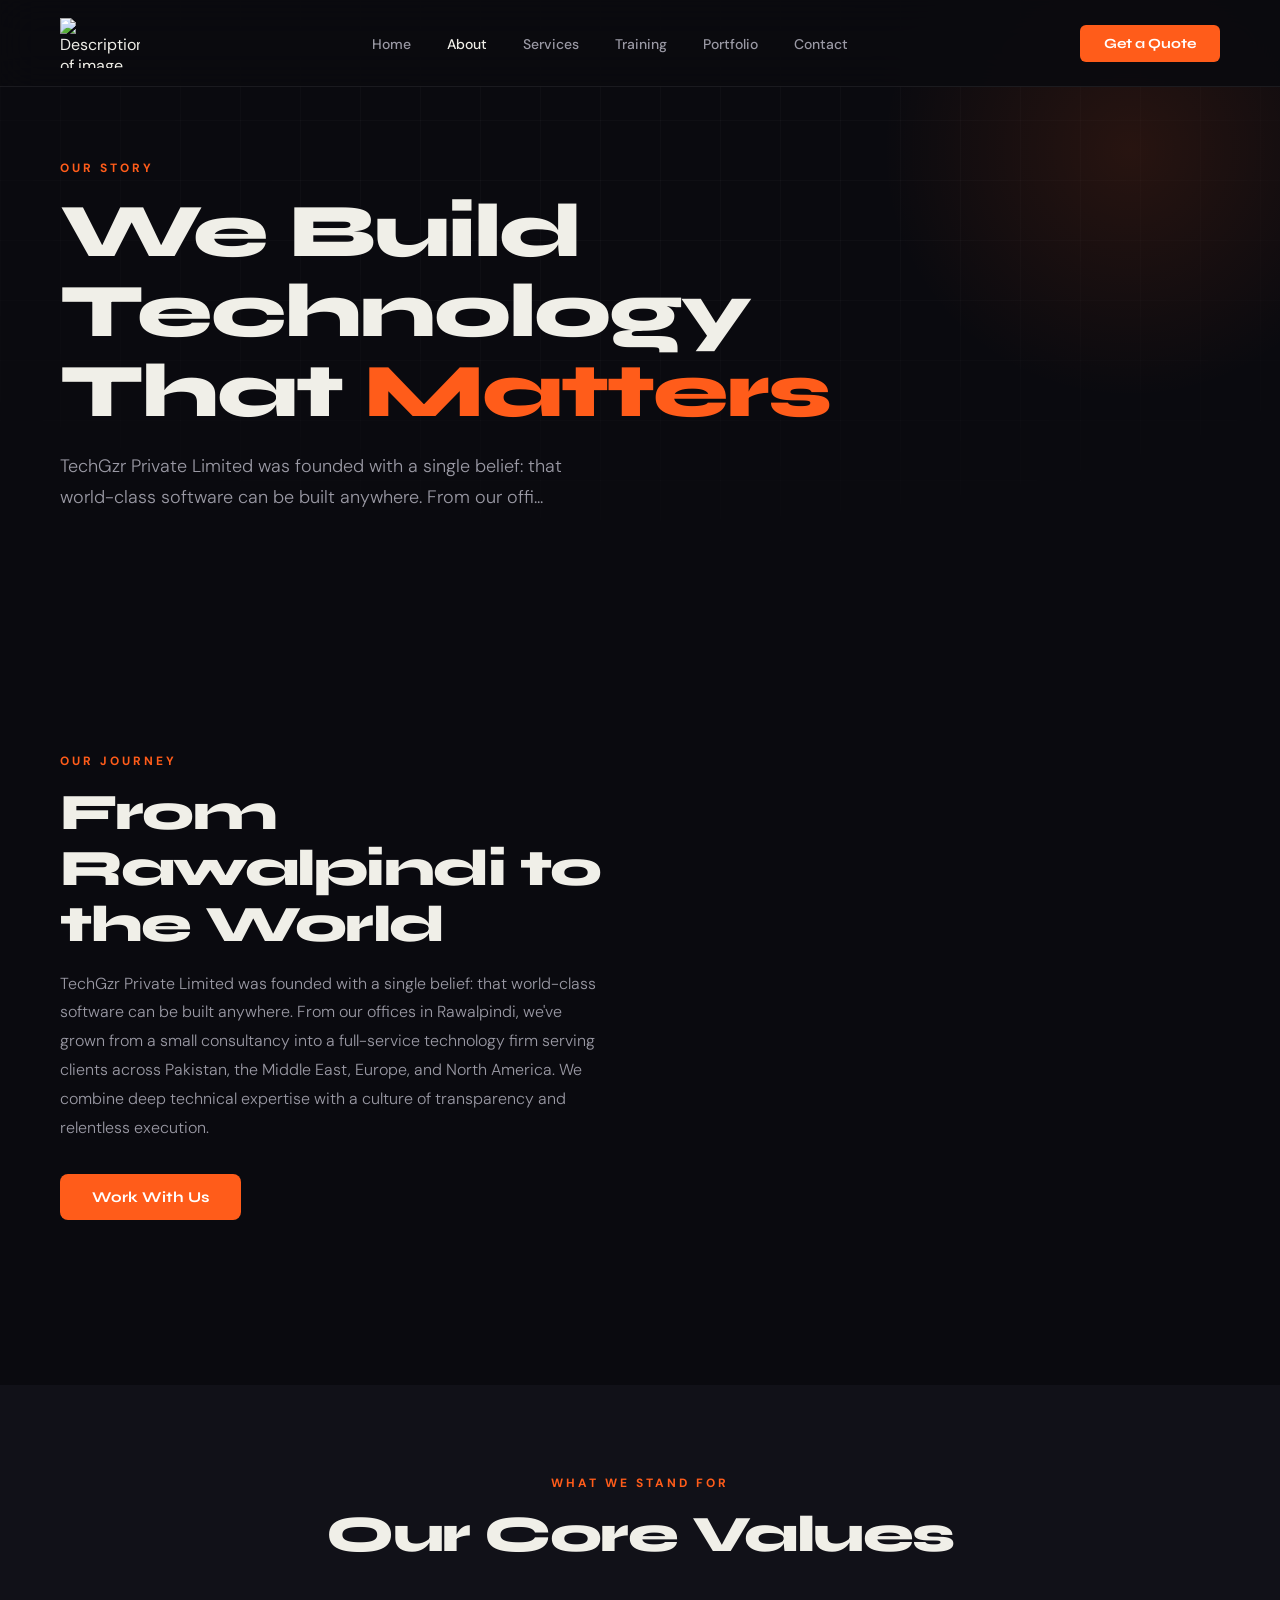
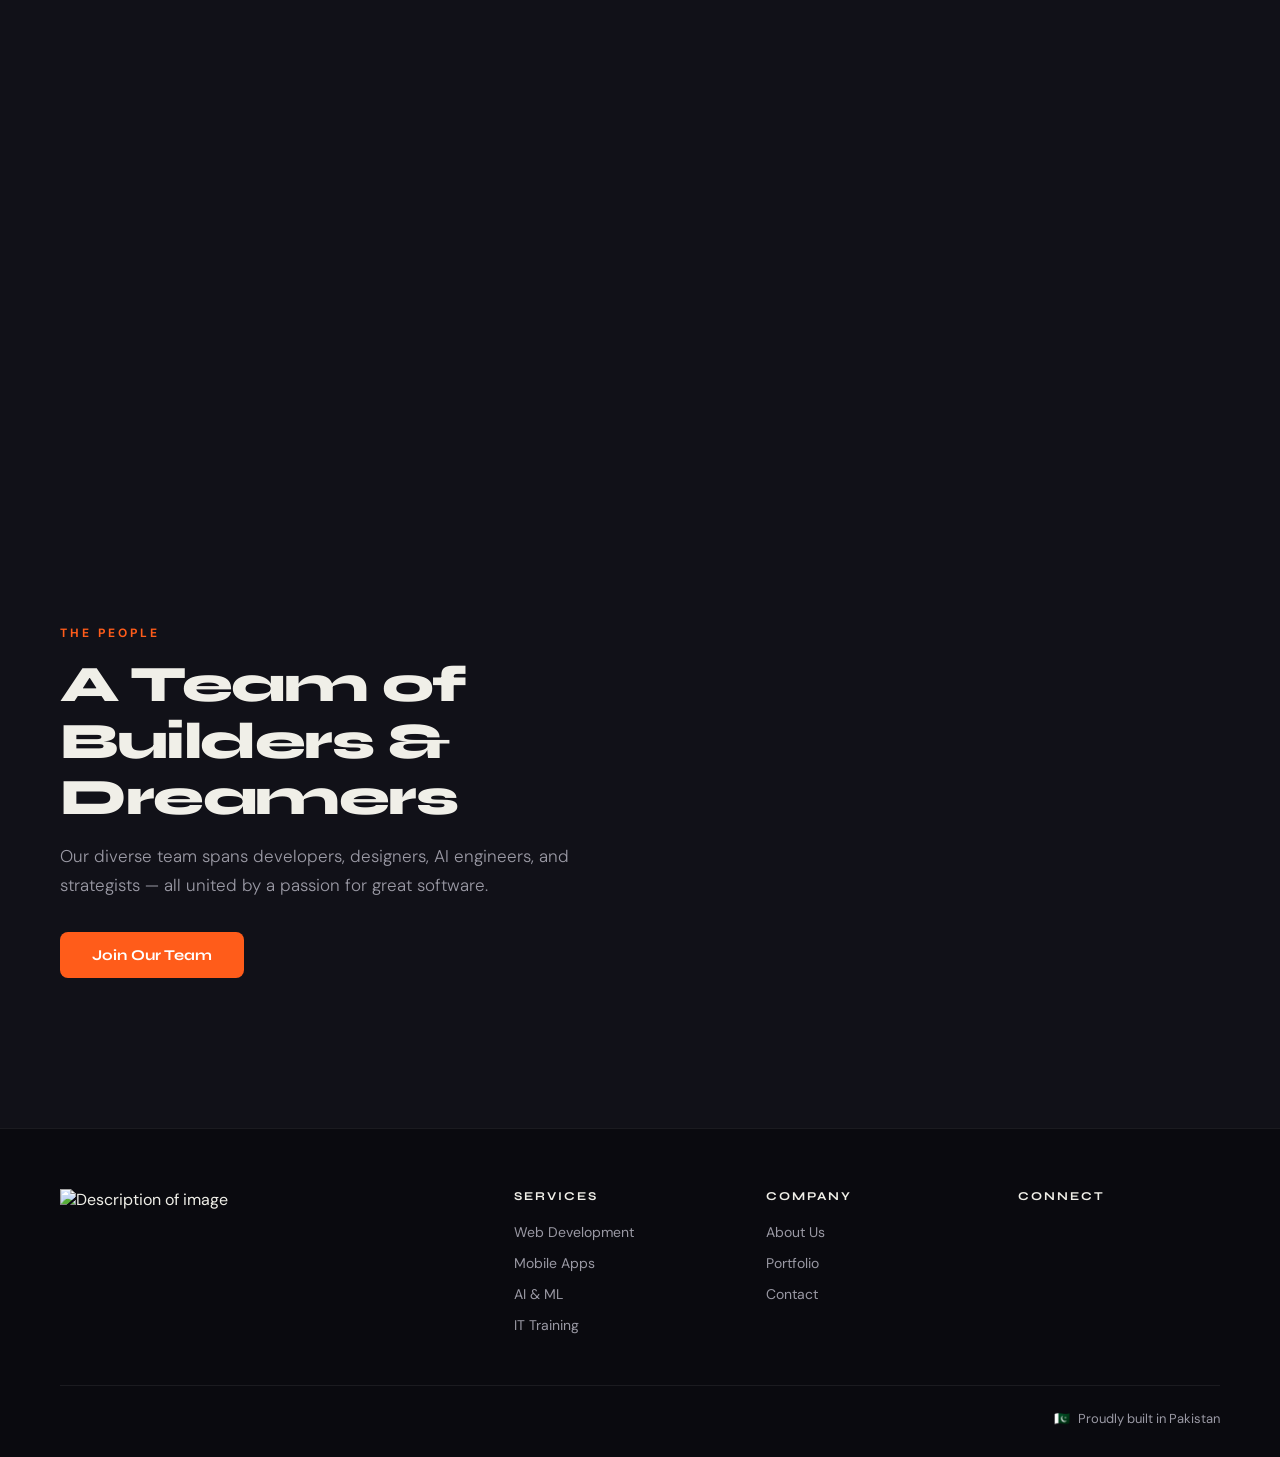
==== about.html @ 66eec736 "Add files via upload" ====
<!DOCTYPE html>
<html lang="en">
<head>
<meta charset="UTF-8"><meta name="viewport" content="width=device-width, initial-scale=1.0">
<title>About | TechGzr Private Limited</title>
<link rel="stylesheet" href="style.css">
<style>
.about-grid{display:grid;grid-template-columns:1fr 1fr;gap:70px;align-items:start;margin-top:70px;}
.about-story p{font-size:16px;color:var(--muted);line-height:1.8;margin-bottom:20px;font-weight:300;}
.mv-grid{display:grid;grid-template-columns:1fr 1fr;gap:20px;margin-top:16px;}
.mv-card{background:var(--dark3);border:1px solid var(--border);border-radius:14px;padding:28px;}
.mv-card .icon{font-size:28px;margin-bottom:14px;}
.mv-card h4{font-size:16px;font-weight:700;margin-bottom:10px;}
.mv-card p{font-size:14px;color:var(--muted);line-height:1.6;}
.values-grid{display:grid;grid-template-columns:repeat(3,1fr);gap:20px;margin-top:60px;}
.value-card{background:var(--dark3);border:1px solid var(--border);border-radius:14px;padding:28px;text-align:center;}
.value-card .v-icon{font-size:32px;margin-bottom:16px;}
.value-card h4{font-size:16px;font-weight:700;margin-bottom:10px;}
.value-card p{font-size:14px;color:var(--muted);line-height:1.6;}
.team-section{background:var(--dark2);}
.team-intro{display:grid;grid-template-columns:1fr 1fr;gap:60px;align-items:center;margin-bottom:60px;}
.team-stats{display:grid;grid-template-columns:1fr 1fr;gap:16px;}
.team-stat{background:var(--dark3);border:1px solid var(--border);border-radius:12px;padding:24px;text-align:center;}
.team-stat .num{font-family:'Syne',sans-serif;font-size:32px;font-weight:800;color:var(--orange);}
.team-stat .lbl{font-size:13px;color:var(--muted);margin-top:4px;}
.ceo-card{background:linear-gradient(135deg,rgba(255,92,26,0.1),rgba(255,214,0,0.05));border:1px solid rgba(255,92,26,0.2);border-radius:20px;padding:40px;display:flex;gap:30px;align-items:flex-start;margin-top:60px;}
.ceo-avatar{width:80px;height:80px;border-radius:50%;background:linear-gradient(135deg,var(--orange),var(--yellow));display:flex;align-items:center;justify-content:center;font-family:'Syne',sans-serif;font-size:24px;font-weight:800;color:#fff;flex-shrink:0;}
.ceo-card blockquote{font-size:17px;line-height:1.7;color:var(--text);font-style:italic;margin-bottom:16px;font-weight:300;}
.ceo-card h5{font-size:15px;font-weight:700;}
.ceo-card span{font-size:13px;color:var(--muted);}
@media(max-width:900px){.about-grid,.mv-grid,.team-intro,.values-grid{grid-template-columns:1fr;}.team-stats{grid-template-columns:1fr 1fr;}.ceo-card{flex-direction:column;}}
</style>
</head>
<body>
<nav>
  <img src="C:\Users\Dell\Downloads\techgzr\files\tehgzr...png" alt="Description of image" style="height: 50px; width: 80px;">
  
  <ul class="nav-links">
    <li><a href="index.html">Home</a></li>
    <li><a href="about.html" class="active">About</a></li>
    <li><a href="services.html">Services</a></li>
    <li><a href="training.html">Training</a></li>
    <li><a href="portfolio.html">Portfolio</a></li>
    <li><a href="contact.html">Contact</a></li>
  </ul>
  <a href="contact.html" class="nav-cta">Get a Quote</a>
</nav>

<div class="page-hero" style="background:var(--dark);">
  <div class="page-hero-bg"></div><div class="page-hero-orb"></div>
  <div class="container">
    <div class="section-label">Our Story</div>
    <h1>We Build Technology<br>That <span style="color:var(--orange)">Matters</span></h1>
    <p id="about-story-short"></p>
  </div>
</div>

<section style="background:var(--dark);">
  <div class="container">
    <div class="about-grid">
      <div class="about-story">
        <div class="section-label">Our Journey</div>
        <h2 class="section-heading">From Rawalpindi to<br>the World</h2>
        <p id="about-story-full"></p>
        <a href="contact.html" class="btn-primary" style="margin-top:12px;">Work With Us</a>
      </div>
      <div>
        <div class="mv-grid">
          <div class="mv-card reveal">
            <div class="icon">🎯</div>
            <h4>Our Mission</h4>
            <p id="about-mission"></p>
          </div>
          <div class="mv-card reveal">
            <div class="icon">🔭</div>
            <h4>Our Vision</h4>
            <p id="about-vision"></p>
          </div>
        </div>
        <div class="ceo-card reveal" style="margin-top:24px;">
          <div class="ceo-avatar">CEO</div>
          <div>
            <blockquote>"We started TechGzr with a simple belief — that Pakistan has the talent to build world-class software. Every project we deliver proves that belief right."</blockquote>
            <h5>Founder & CEO</h5>
            <span>TechGzr Private Limited</span>
          </div>
        </div>
      </div>
    </div>
  </div>
</section>

<section style="background:var(--dark2);">
  <div class="container">
    <div style="text-align:center;">
      <div class="section-label">What We Stand For</div>
      <h2 class="section-heading">Our Core Values</h2>
    </div>
    <div class="values-grid">
      <div class="value-card reveal"><div class="v-icon">🏆</div><h4>Excellence</h4><p>We hold ourselves to the highest technical and professional standards in everything we deliver.</p></div>
      <div class="value-card reveal"><div class="v-icon">🤝</div><h4>Integrity</h4><p>Honest communication, transparent pricing, and keeping promises — always.</p></div>
      <div class="value-card reveal"><div class="v-icon">🚀</div><h4>Innovation</h4><p>We continuously explore new technologies so our clients always have a competitive edge.</p></div>
      <div class="value-card reveal"><div class="v-icon">🌱</div><h4>Growth</h4><p>We invest in our team's learning and in our clients' long-term success, not just short-term gains.</p></div>
      <div class="value-card reveal"><div class="v-icon">🇵🇰</div><h4>Local Pride</h4><p>We're proud to represent Pakistani tech talent on the global stage and uplift our community.</p></div>
      <div class="value-card reveal"><div class="v-icon">♾️</div><h4>Ownership</h4><p>We take full responsibility for outcomes. Your success is our success, period.</p></div>
    </div>
  </div>
</section>

<section class="team-section">
  <div class="container">
    <div class="team-intro">
      <div>
        <div class="section-label">The People</div>
        <h2 class="section-heading">A Team of<br>Builders & Dreamers</h2>
        <p class="section-sub">Our diverse team spans developers, designers, AI engineers, and strategists — all united by a passion for great software.</p>
        <a href="contact.html" class="btn-primary" style="margin-top:32px;">Join Our Team</a>
      </div>
      <div class="team-stats">
        <div class="team-stat reveal"><div class="num">20+</div><div class="lbl">Team Members</div></div>
        <div class="team-stat reveal"><div class="num">5+</div><div class="lbl">Years Experience</div></div>
        <div class="team-stat reveal"><div class="num">8+</div><div class="lbl">Technologies</div></div>
        <div class="team-stat reveal"><div class="num">3</div><div class="lbl">Countries Served</div></div>
      </div>
    </div>
  </div>
</section>

<footer>
  <div class="footer-inner">
    <div class="footer-brand"><img src="C:\Users\Dell\Downloads\techgzr\files\tehgzr...png" alt="Description of image" style="height: 50px; width: 80px;"></div>
    <div class="footer-col"><h5>Services</h5><ul><li><a href="services.html">Web Development</a></li><li><a href="services.html">Mobile Apps</a></li><li><a href="services.html">AI & ML</a></li><li><a href="training.html">IT Training</a></li></ul></div>
    <div class="footer-col"><h5>Company</h5><ul><li><a href="about.html">About Us</a></li><li><a href="portfolio.html">Portfolio</a></li><li><a href="contact.html">Contact</a></li></ul></div>
    <div class="footer-col"><h5>Connect</h5><ul id="social-links"></ul></div>
  </div>
  <div class="footer-bottom"><p id="copyright"></p><div class="pk-badge"><span>🇵🇰</span>Proudly built in Pakistan</div></div>
</footer>
<script src="data.js"></script>
<script>
function getData(){try{const s=localStorage.getItem('techgzr_content');return s?JSON.parse(s):TECHGZR_DEFAULT;}catch(e){return TECHGZR_DEFAULT;}}
const D=getData();
document.getElementById('about-story-short').textContent=D.about.story.substring(0,120)+'...';
document.getElementById('about-story-full').textContent=D.about.story;
document.getElementById('about-mission').textContent=D.about.mission;
document.getElementById('about-vision').textContent=D.about.vision;
document.getElementById('footer-desc').textContent=D.company.description;
document.getElementById('copyright').textContent=`© ${new Date().getFullYear()} ${D.company.name} Private Limited. All rights reserved.`;
const sl=document.getElementById('social-links');
[['LinkedIn',D.company.linkedin],['Twitter / X',D.company.twitter],['GitHub',D.company.github],['Instagram',D.company.instagram],['Email Us','mailto:'+D.company.email]].forEach(([l,h])=>{sl.innerHTML+=`<li><a href="${h}">${l}</a></li>`;});
const obs=new IntersectionObserver(e=>{e.forEach(x=>{if(x.isIntersecting)x.target.classList.add('visible');});},{threshold:0.1});
document.querySelectorAll('.reveal').forEach(el=>obs.observe(el));
</script>
</body>
</html>
---- style.css ----
@import url('https://fonts.googleapis.com/css2?family=Syne:wght@400;600;700;800&family=DM+Sans:ital,wght@0,300;0,400;0,500;1,300&display=swap');

:root {
  --orange: #FF5C1A;
  --orange-light: #FF8C52;
  --orange-glow: rgba(255,92,26,0.15);
  --yellow: #FFD600;
  --dark: #0A0A0F;
  --dark2: #111118;
  --dark3: #18181f;
  --surface: #1e1e28;
  --surface2: #252530;
  --text: #F0EFE8;
  --muted: #9A99A4;
  --border: rgba(255,255,255,0.07);
}

* { margin: 0; padding: 0; box-sizing: border-box; }
html { scroll-behavior: smooth; }
body { background: var(--dark); color: var(--text); font-family: 'DM Sans', sans-serif; overflow-x: hidden; }
h1,h2,h3,h4,h5 { font-family: 'Syne', sans-serif; }

/* NAV */
nav { position: fixed; top: 0; left: 0; right: 0; z-index: 999; padding: 18px 60px; display: flex; align-items: center; justify-content: space-between; background: rgba(10,10,15,0.9); backdrop-filter: blur(20px); border-bottom: 1px solid var(--border); }
.logo { font-family: 'Syne', sans-serif; font-size: 22px; font-weight: 800; letter-spacing: -0.5px; text-decoration: none; color: var(--text); }
.logo span { color: var(--orange); }
.nav-links { display: flex; gap: 36px; list-style: none; }
.nav-links a { text-decoration: none; color: var(--muted); font-size: 14px; font-weight: 500; transition: color 0.2s; }
.nav-links a:hover, .nav-links a.active { color: var(--text); }
.nav-cta { background: var(--orange); color: #fff; border: none; padding: 10px 24px; border-radius: 6px; font-family: 'Syne', sans-serif; font-size: 14px; font-weight: 700; cursor: pointer; transition: all 0.2s; text-decoration: none; }
.nav-cta:hover { background: var(--orange-light); }

/* PAGE HERO */
.page-hero { padding: 160px 60px 80px; position: relative; overflow: hidden; }
.page-hero-bg { position: absolute; inset: 0; background-image: linear-gradient(rgba(255,255,255,0.025) 1px, transparent 1px), linear-gradient(90deg, rgba(255,255,255,0.025) 1px, transparent 1px); background-size: 60px 60px; mask-image: radial-gradient(ellipse 80% 70% at 50% 30%, black 30%, transparent 100%); }
.page-hero-orb { position: absolute; width: 500px; height: 500px; background: radial-gradient(circle, rgba(255,92,26,0.12) 0%, transparent 70%); top: -100px; right: -100px; border-radius: 50%; pointer-events: none; }
.page-hero .container { position: relative; z-index: 1; max-width: 1200px; margin: 0 auto; }
.section-label { font-size: 12px; font-weight: 700; letter-spacing: 3px; text-transform: uppercase; color: var(--orange); margin-bottom: 16px; }
.page-hero h1 { font-size: clamp(44px, 6vw, 76px); font-weight: 800; line-height: 1.05; letter-spacing: -2px; margin-bottom: 20px; }
.page-hero p { font-size: 18px; color: var(--muted); line-height: 1.7; max-width: 560px; font-weight: 300; }

/* SECTIONS */
section { padding: 90px 60px; }
.container { max-width: 1200px; margin: 0 auto; }
.section-heading { font-size: clamp(32px, 4vw, 52px); font-weight: 800; line-height: 1.1; letter-spacing: -1.5px; margin-bottom: 16px; }
.section-sub { font-size: 17px; color: var(--muted); line-height: 1.7; max-width: 560px; font-weight: 300; }

/* BUTTONS */
.btn-primary { background: var(--orange); color: #fff; padding: 14px 32px; border-radius: 8px; font-family: 'Syne', sans-serif; font-size: 15px; font-weight: 700; text-decoration: none; transition: all 0.25s; display: inline-block; border: none; cursor: pointer; }
.btn-primary:hover { background: var(--orange-light); transform: translateY(-2px); box-shadow: 0 12px 40px rgba(255,92,26,0.3); }
.btn-ghost { background: transparent; color: var(--text); padding: 14px 32px; border-radius: 8px; border: 1px solid var(--border); font-family: 'Syne', sans-serif; font-size: 15px; font-weight: 600; text-decoration: none; transition: all 0.25s; display: inline-block; }
.btn-ghost:hover { border-color: rgba(255,255,255,0.25); background: rgba(255,255,255,0.05); }

/* CARDS */
.card { background: var(--dark3); border: 1px solid var(--border); border-radius: 16px; padding: 32px; transition: all 0.3s; position: relative; overflow: hidden; }
.card::before { content: ''; position: absolute; inset: 0; background: radial-gradient(circle at top left, var(--orange-glow), transparent 60%); opacity: 0; transition: opacity 0.3s; }
.card:hover { border-color: rgba(255,92,26,0.3); transform: translateY(-4px); }
.card:hover::before { opacity: 1; }

/* MARQUEE */
.marquee-bar { padding: 20px 0; border-top: 1px solid var(--border); border-bottom: 1px solid var(--border); overflow: hidden; background: var(--dark2); }
.marquee-track { display: flex; gap: 60px; animation: marquee 22s linear infinite; white-space: nowrap; }
@keyframes marquee { from { transform: translateX(0); } to { transform: translateX(-50%); } }
.marquee-item { font-family: 'Syne', sans-serif; font-size: 12px; font-weight: 700; letter-spacing: 2px; color: var(--muted); text-transform: uppercase; display: flex; align-items: center; gap: 12px; }
.marquee-dot { width: 5px; height: 5px; border-radius: 50%; background: var(--orange); flex-shrink: 0; }

/* FOOTER */
footer { background: var(--dark); border-top: 1px solid var(--border); padding: 60px 60px 30px; }
.footer-inner { display: grid; grid-template-columns: 2fr 1fr 1fr 1fr; gap: 50px; margin-bottom: 50px; }
.footer-brand p { font-size: 14px; color: var(--muted); line-height: 1.7; font-weight: 300; margin-top: 14px; }
.footer-col h5 { font-family: 'Syne', sans-serif; font-size: 12px; font-weight: 700; letter-spacing: 2px; text-transform: uppercase; color: var(--text); margin-bottom: 18px; }
.footer-col ul { list-style: none; display: flex; flex-direction: column; gap: 10px; }
.footer-col ul li a { font-size: 14px; color: var(--muted); text-decoration: none; transition: color 0.2s; }
.footer-col ul li a:hover { color: var(--text); }
.footer-bottom { border-top: 1px solid var(--border); padding-top: 24px; display: flex; justify-content: space-between; align-items: center; }
.footer-bottom p { font-size: 13px; color: var(--muted); }
.pk-badge { display: flex; align-items: center; gap: 8px; font-size: 13px; color: var(--muted); }

/* SCROLL REVEAL */
.reveal { opacity: 0; transform: translateY(24px); transition: opacity 0.6s ease, transform 0.6s ease; }
.reveal.visible { opacity: 1; transform: translateY(0); }

/* RESPONSIVE */
@media (max-width: 900px) {
  nav { padding: 16px 24px; }
  .nav-links { display: none; }
  section, .page-hero { padding: 70px 24px; }
  .footer-inner { grid-template-columns: 1fr 1fr; gap: 32px; }
}
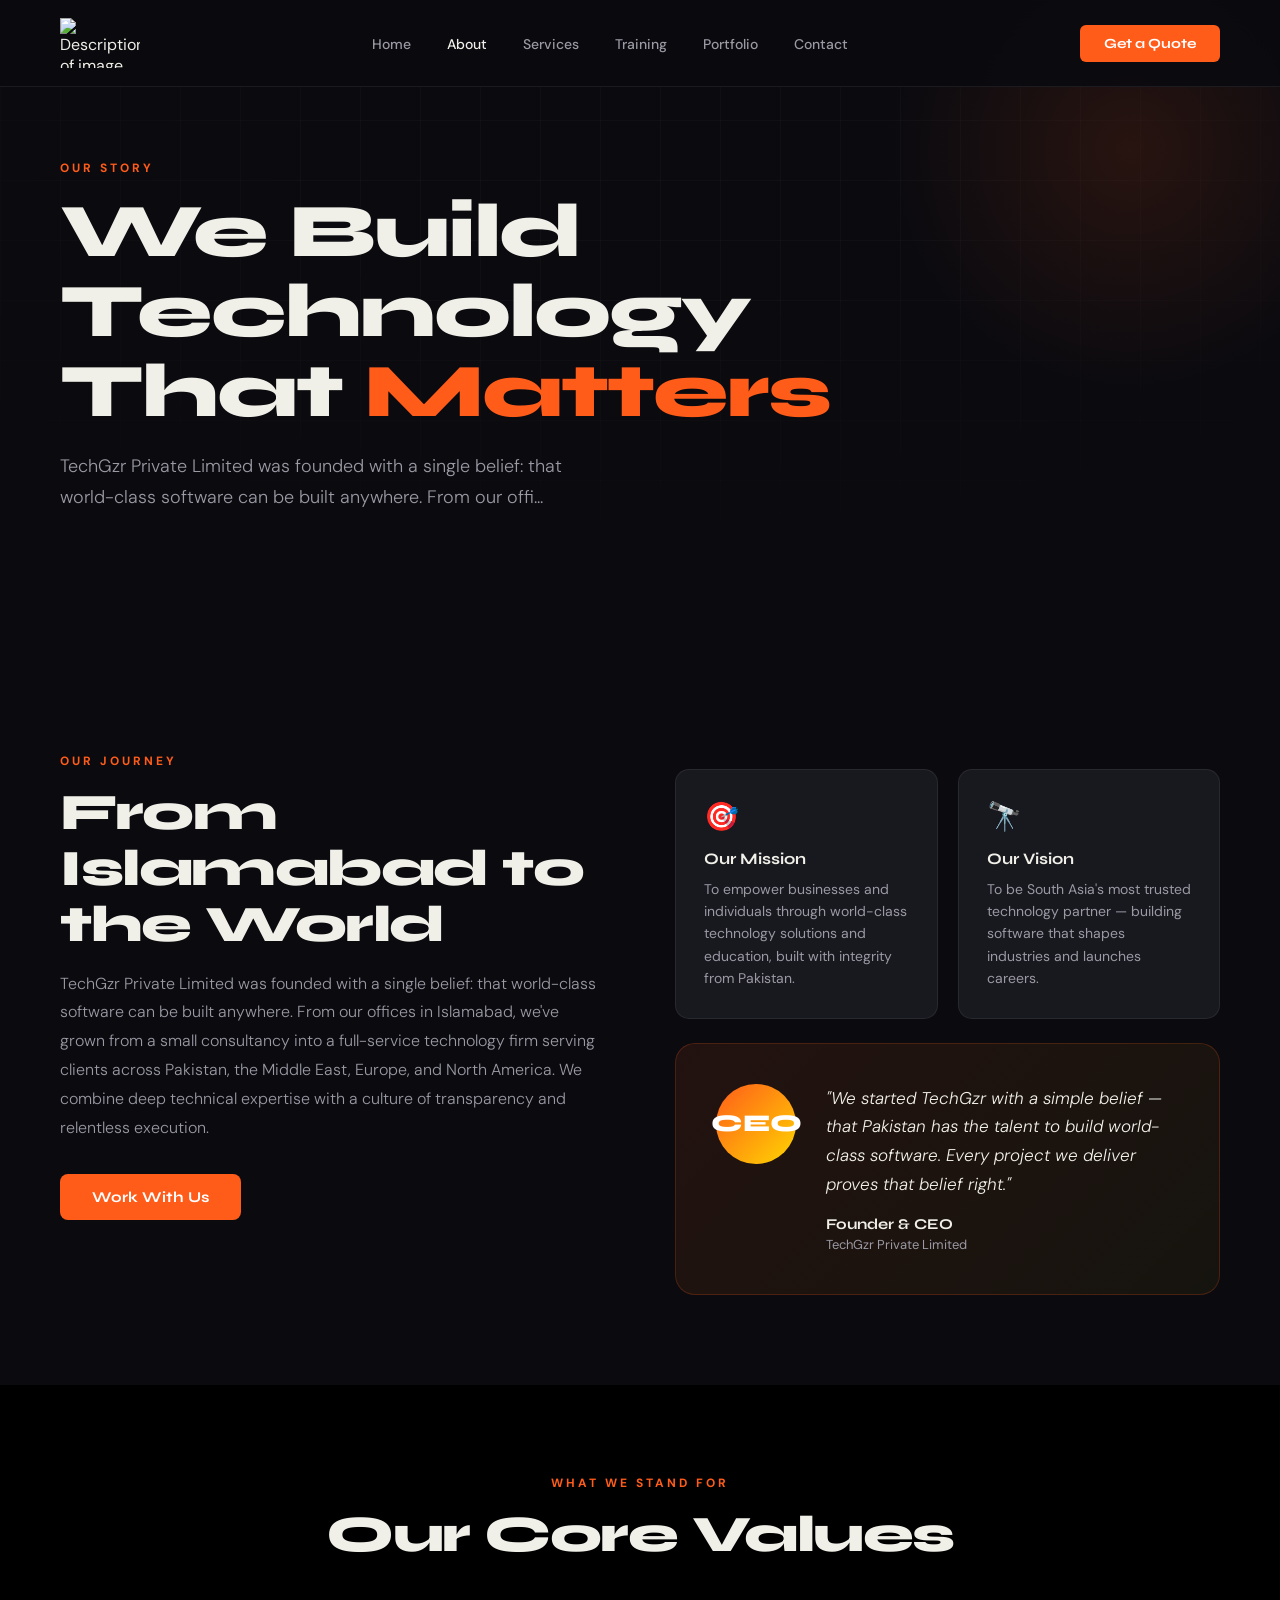
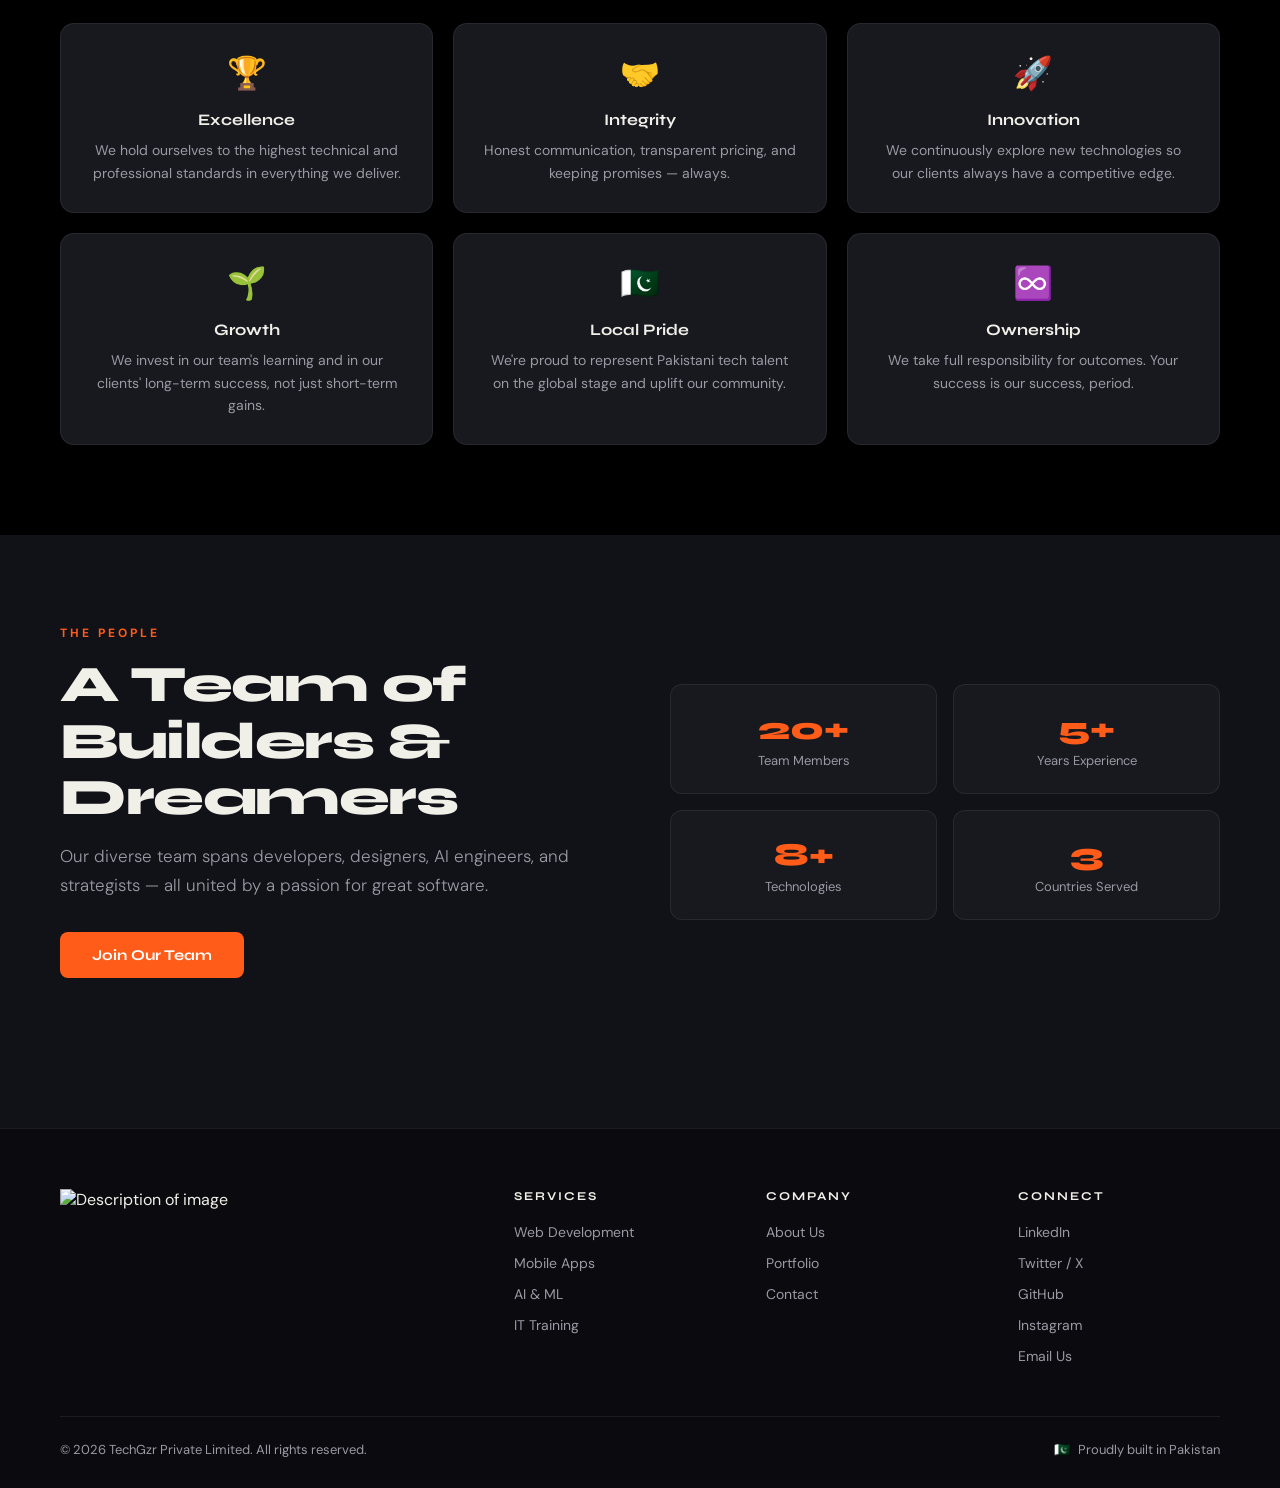
==== commit 1a213137: "Update about.html" ====
--- a/about.html
+++ b/about.html
@@ -5,6 +5,7 @@
 <title>About | TechGzr Private Limited</title>
 <link rel="stylesheet" href="style.css">
 <style>
+
 .about-grid{display:grid;grid-template-columns:1fr 1fr;gap:70px;align-items:start;margin-top:70px;}
 .about-story p{font-size:16px;color:var(--muted);line-height:1.8;margin-bottom:20px;font-weight:300;}
 .mv-grid{display:grid;grid-template-columns:1fr 1fr;gap:20px;margin-top:16px;}
@@ -60,7 +61,7 @@
     <div class="about-grid">
       <div class="about-story">
         <div class="section-label">Our Journey</div>
-        <h2 class="section-heading">From Rawalpindi to<br>the World</h2>
+        <h2 class="section-heading">From Islamabad to<br>the World</h2>
         <p id="about-story-full"></p>
         <a href="contact.html" class="btn-primary" style="margin-top:12px;">Work With Us</a>
       </div>
@@ -90,7 +91,7 @@
   </div>
 </section>
 
-<section style="background:var(--dark2);">
+<section style="background: #000;">
   <div class="container">
     <div style="text-align:center;">
       <div class="section-label">What We Stand For</div>
@@ -136,19 +137,60 @@
   <div class="footer-bottom"><p id="copyright"></p><div class="pk-badge"><span>🇵🇰</span>Proudly built in Pakistan</div></div>
 </footer>
 <script src="data.js"></script>
+
 <script>
-function getData(){try{const s=localStorage.getItem('techgzr_content');return s?JSON.parse(s):TECHGZR_DEFAULT;}catch(e){return TECHGZR_DEFAULT;}}
-const D=getData();
-document.getElementById('about-story-short').textContent=D.about.story.substring(0,120)+'...';
-document.getElementById('about-story-full').textContent=D.about.story;
-document.getElementById('about-mission').textContent=D.about.mission;
-document.getElementById('about-vision').textContent=D.about.vision;
-document.getElementById('footer-desc').textContent=D.company.description;
-document.getElementById('copyright').textContent=`© ${new Date().getFullYear()} ${D.company.name} Private Limited. All rights reserved.`;
+function getData(){
+  try{
+    const s=localStorage.getItem('techgzr_content');
+    return s ? JSON.parse(s) : (typeof TECHGZR_DEFAULT !== "undefined" ? TECHGZR_DEFAULT : {});
+  }catch(e){
+    return {};
+  }
+}
+
+const D = getData();
+
+// SAFE TEXT SETTER
+function setText(id, value){
+  const el = document.getElementById(id);
+  if(el && value) el.textContent = value;
+}
+
+// APPLY DATA SAFELY
+setText('about-story-short', D?.about?.story ? D.about.story.substring(0,120)+'...' : '');
+setText('about-story-full', D?.about?.story);
+setText('about-mission', D?.about?.mission);
+setText('about-vision', D?.about?.vision);
+setText('copyright', `© ${new Date().getFullYear()} ${D?.company?.name || 'TechGzr'} Private Limited. All rights reserved.`);
+
+// SOCIAL LINKS SAFE
 const sl=document.getElementById('social-links');
-[['LinkedIn',D.company.linkedin],['Twitter / X',D.company.twitter],['GitHub',D.company.github],['Instagram',D.company.instagram],['Email Us','mailto:'+D.company.email]].forEach(([l,h])=>{sl.innerHTML+=`<li><a href="${h}">${l}</a></li>`;});
-const obs=new IntersectionObserver(e=>{e.forEach(x=>{if(x.isIntersecting)x.target.classList.add('visible');});},{threshold:0.1});
-document.querySelectorAll('.reveal').forEach(el=>obs.observe(el));
+if(sl && D?.company){
+  [
+    ['LinkedIn',D.company.linkedin],
+    ['Twitter / X',D.company.twitter],
+    ['GitHub',D.company.github],
+    ['Instagram',D.company.instagram],
+    ['Email Us','mailto:'+D.company.email]
+  ].forEach(([l,h])=>{
+    if(h) sl.innerHTML+=`<li><a href="${h}">${l}</a></li>`;
+  });
+}
+
+// REVEAL FIX (WORKING)
+const elements = document.querySelectorAll('.reveal');
+
+function reveal(){
+  elements.forEach(el=>{
+    const rect = el.getBoundingClientRect();
+    if(rect.top < window.innerHeight - 50){
+      el.classList.add('visible');
+    }
+  });
+}
+
+window.addEventListener('load', reveal);
+window.addEventListener('scroll', reveal);
 </script>
 </body>
 </html>
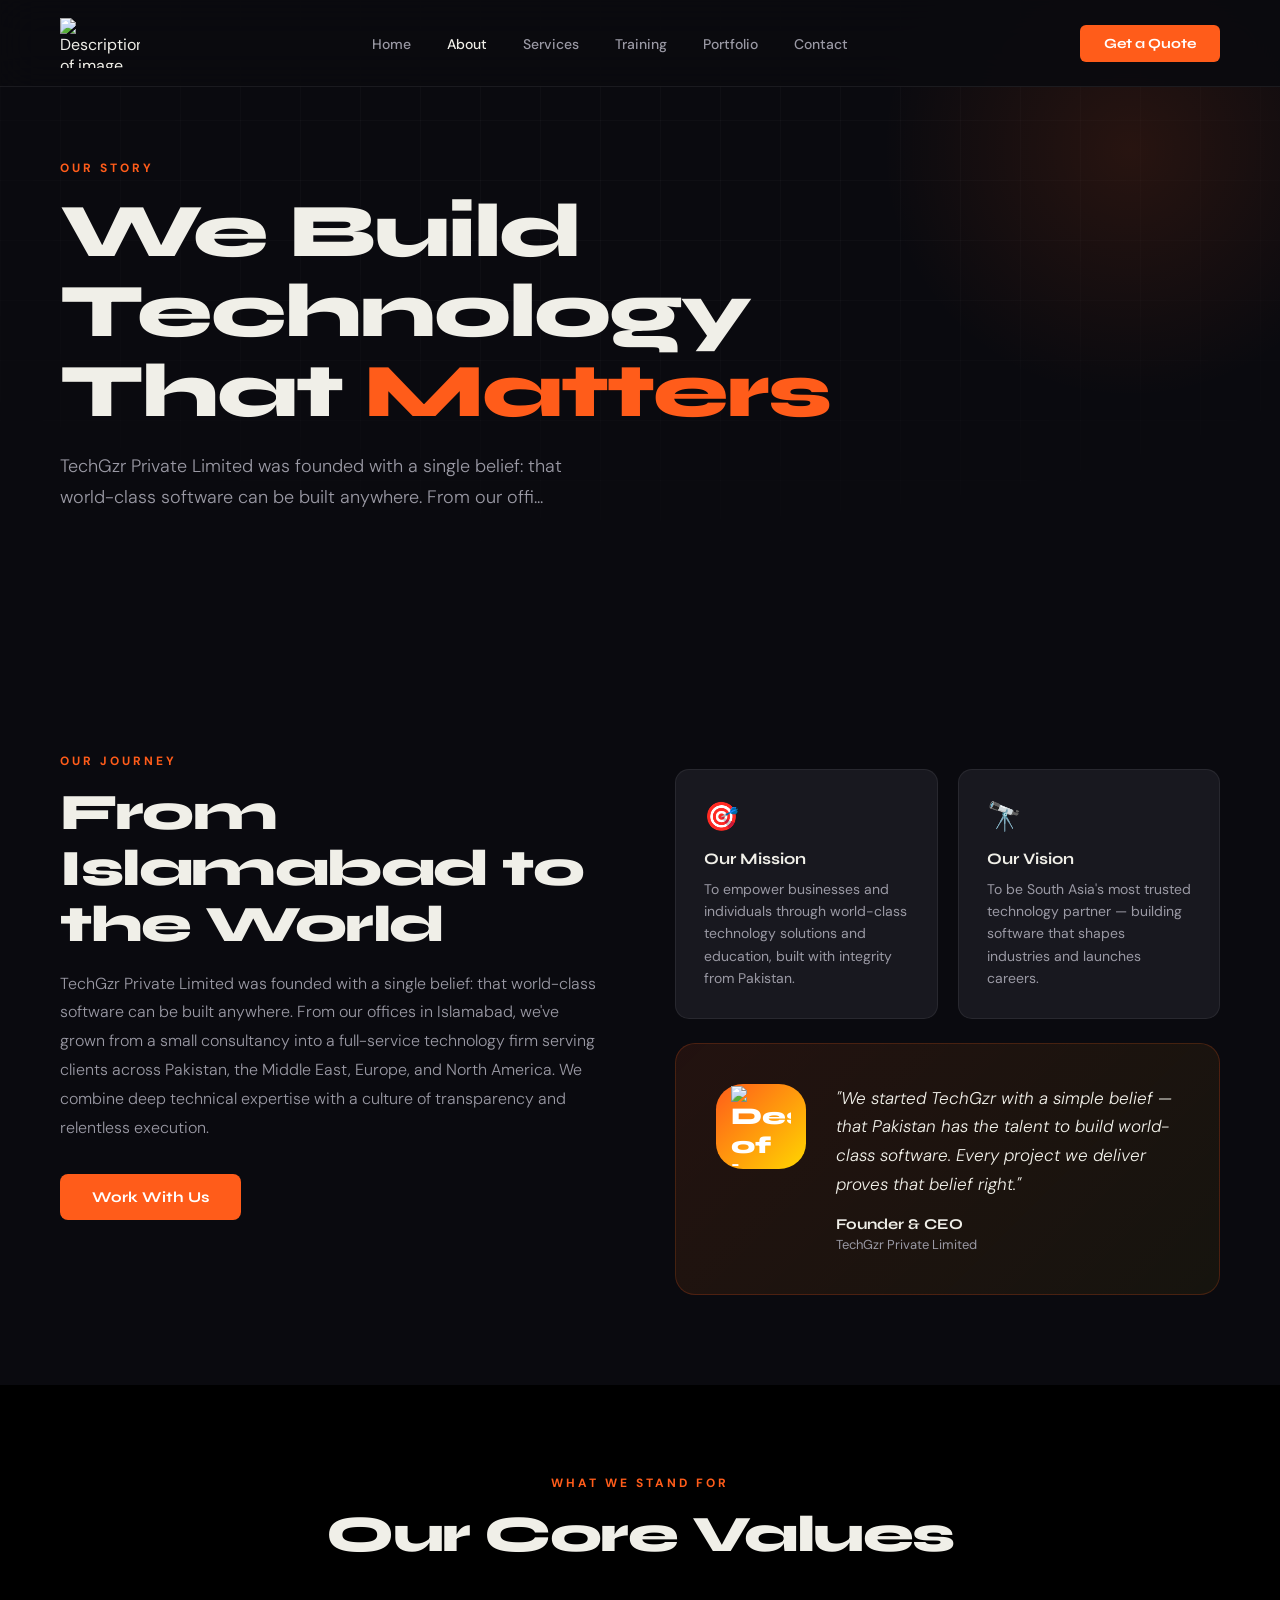
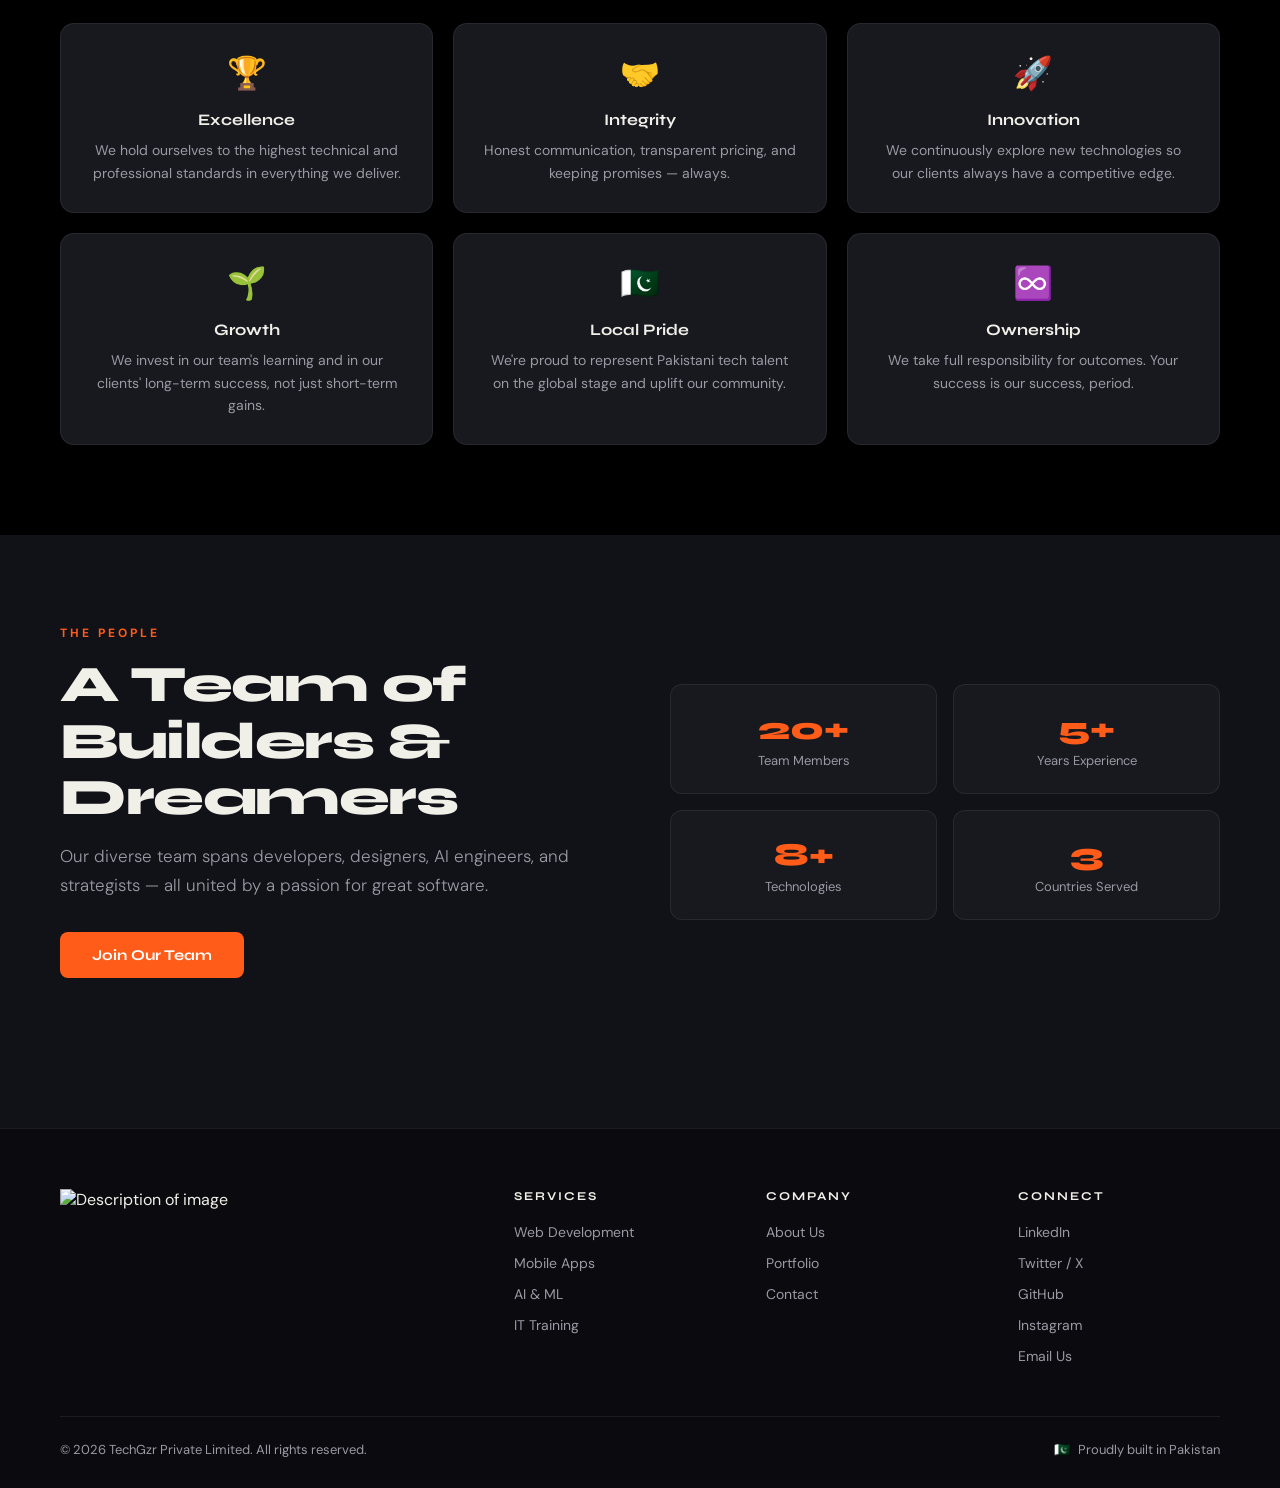
==== commit 8ce7b464: "Update about.html" ====
--- a/about.html
+++ b/about.html
@@ -25,7 +25,7 @@
 .team-stat .num{font-family:'Syne',sans-serif;font-size:32px;font-weight:800;color:var(--orange);}
 .team-stat .lbl{font-size:13px;color:var(--muted);margin-top:4px;}
 .ceo-card{background:linear-gradient(135deg,rgba(255,92,26,0.1),rgba(255,214,0,0.05));border:1px solid rgba(255,92,26,0.2);border-radius:20px;padding:40px;display:flex;gap:30px;align-items:flex-start;margin-top:60px;}
-.ceo-avatar{width:80px;height:80px;border-radius:50%;background:linear-gradient(135deg,var(--orange),var(--yellow));display:flex;align-items:center;justify-content:center;font-family:'Syne',sans-serif;font-size:24px;font-weight:800;color:#fff;flex-shrink:0;}
+.ceo-avatar{width:90px;height:85px;border-radius:30%;background:linear-gradient(135deg,var(--orange),var(--yellow));display:flex;align-items:center;justify-content:center;font-family:'Syne',sans-serif;font-size:24px;font-weight:800;color:#fff;flex-shrink:0;}
 .ceo-card blockquote{font-size:17px;line-height:1.7;color:var(--text);font-style:italic;margin-bottom:16px;font-weight:300;}
 .ceo-card h5{font-size:15px;font-weight:700;}
 .ceo-card span{font-size:13px;color:var(--muted);}
@@ -34,7 +34,7 @@
 </head>
 <body>
 <nav>
-  <img src="C:\Users\Dell\Downloads\techgzr\files\tehgzr...png" alt="Description of image" style="height: 50px; width: 80px;">
+  <img src="https://res.cloudinary.com/dohm35god/image/upload/v1774856876/tehgzr.._wguzej.png" alt="Description of image" style="height: 50px; width: 80px;">
   
   <ul class="nav-links">
     <li><a href="index.html">Home</a></li>
@@ -79,7 +79,8 @@
           </div>
         </div>
         <div class="ceo-card reveal" style="margin-top:24px;">
-          <div class="ceo-avatar">CEO</div>
+          <div class="ceo-avatar"> <img src= "https://res.cloudinary.com/dohm35god/image/upload/v1774858428/ready_hr8nne.png" alt="Description of image" style="height: 80px; width: 60px;"> </div>
+          <div>
           <div>
             <blockquote>"We started TechGzr with a simple belief — that Pakistan has the talent to build world-class software. Every project we deliver proves that belief right."</blockquote>
             <h5>Founder & CEO</h5>
